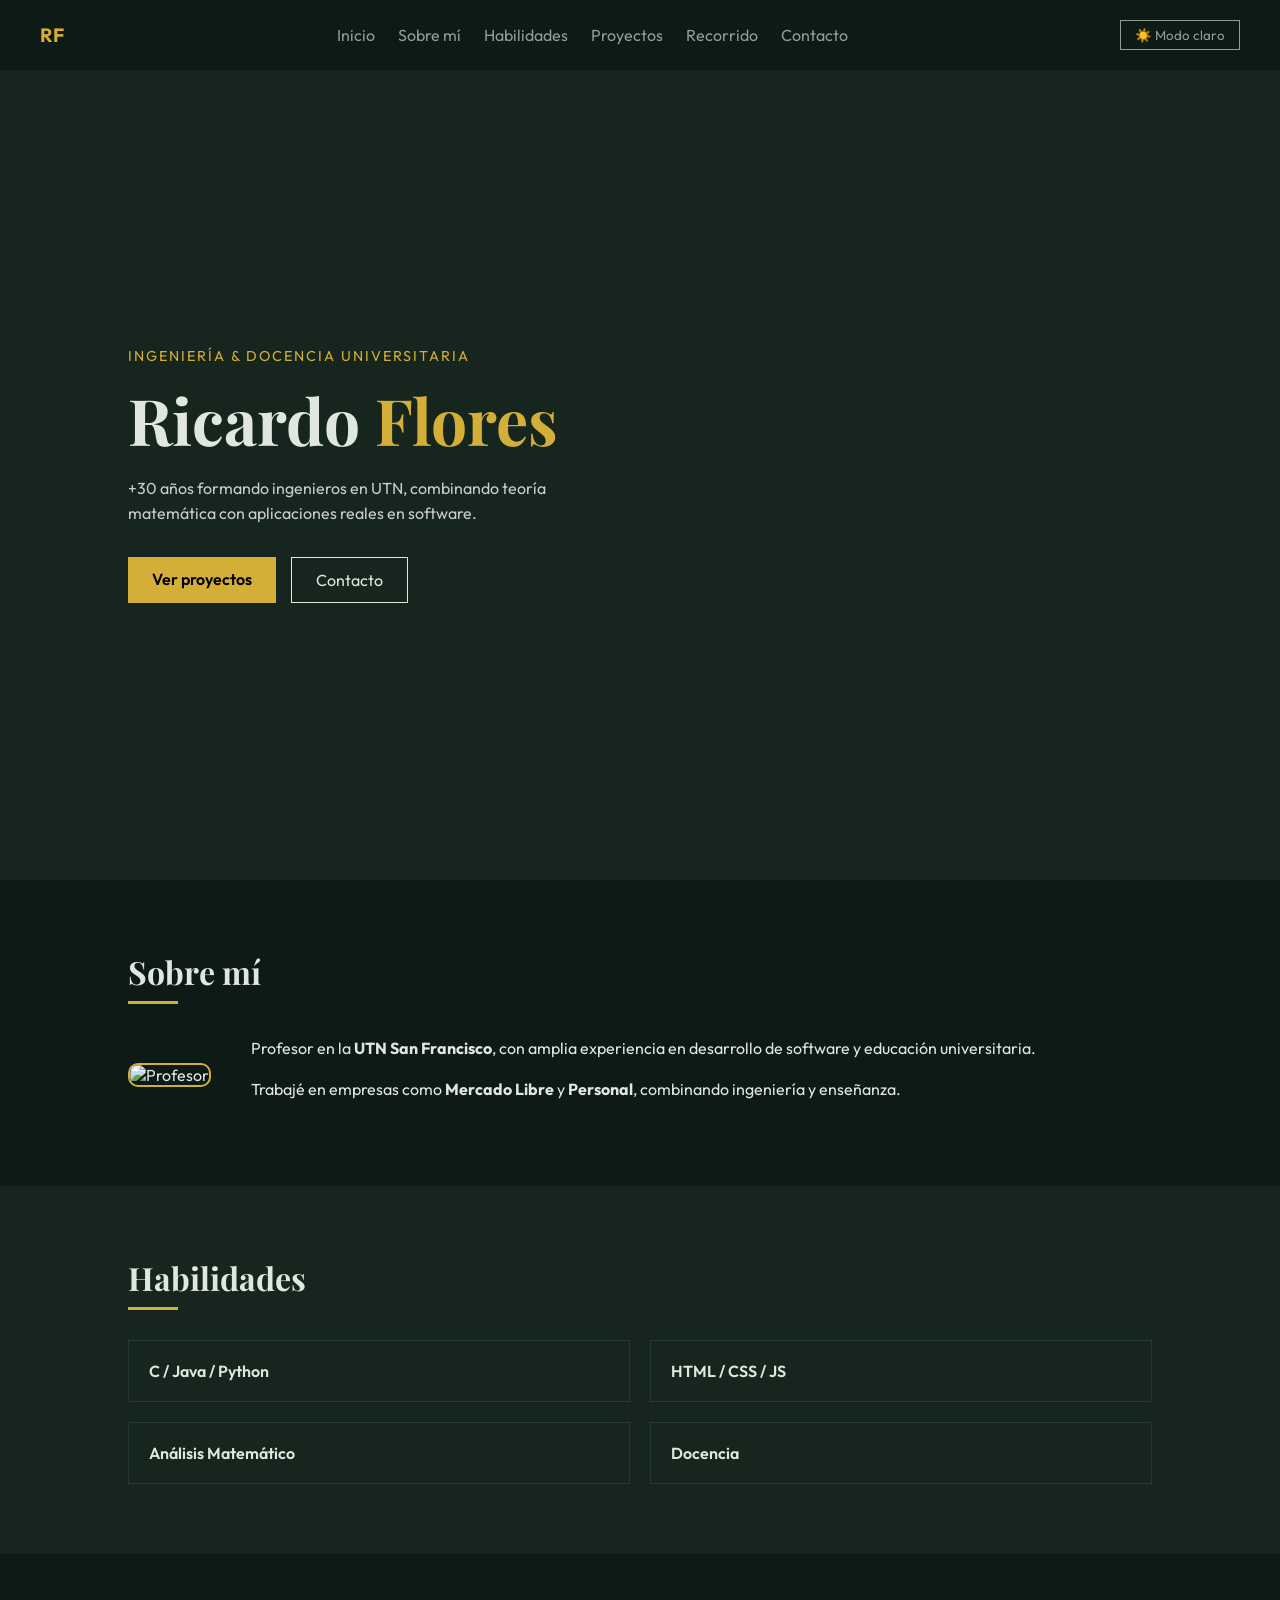
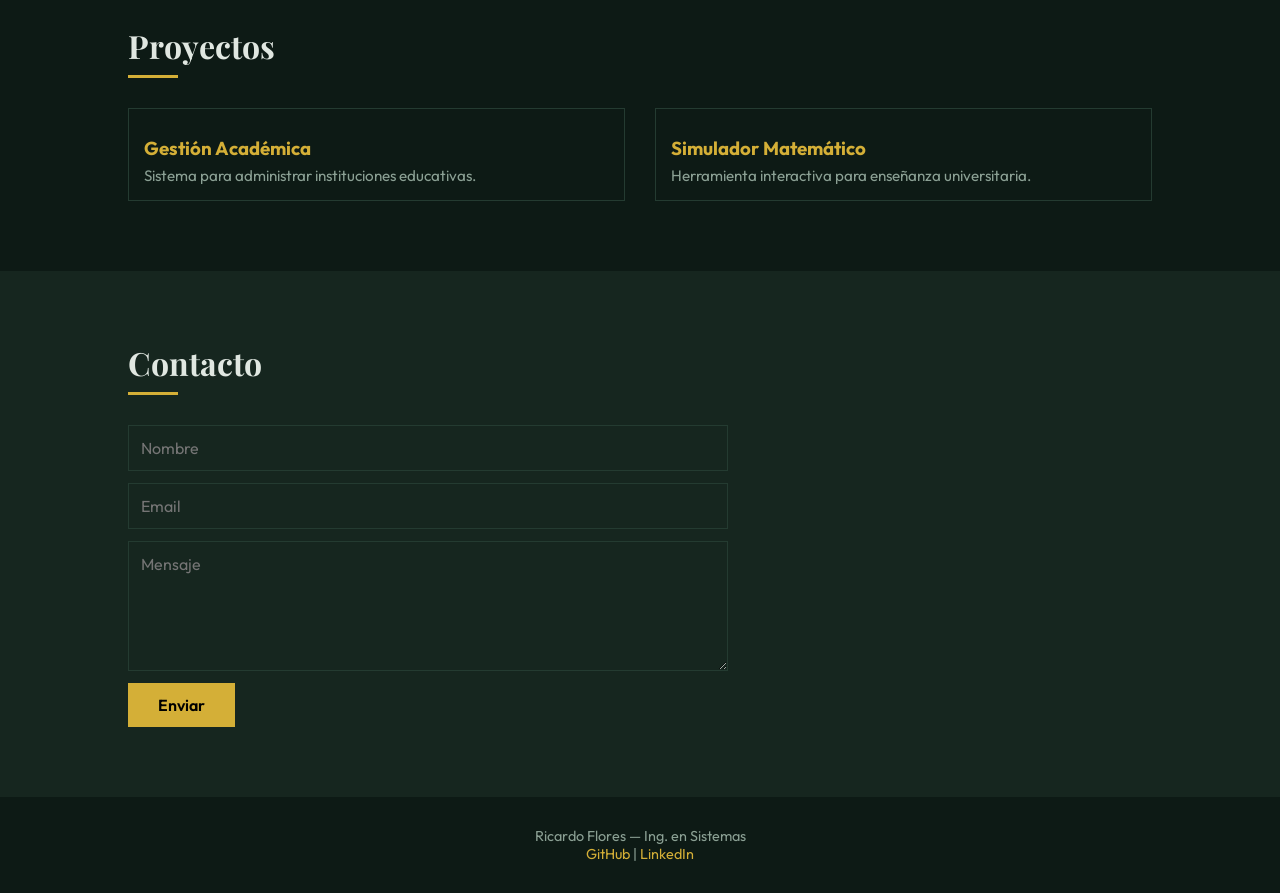
==== index.html @ 1e2b233c "modifique la linea 25" ====
<!DOCTYPE html>
<html lang="es">
<head>
    <meta charset="UTF-8">
    <meta name="viewport" content="width=device-width, initial-scale=1.0">
    <title>Ricardo Flores — Portafolio Profesional</title>

    <!-- Google Fonts -->
    <link href="https://fonts.googleapis.com/css2?family=Outfit:wght@300;600;800&family=Playfair+Display:wght@700&display=swap" rel="stylesheet">

    <link rel="stylesheet" href="CSS/style.css">
</head>
<body>

<nav>
    <div class="logo">RF</div>
    <div class="nav-links">
        <a href="#hero">Inicio</a>
        <a href="#sobreMi">Sobre mí</a>
        <a href="#habilidades">Habilidades</a>
        <a href="#proyectos">Proyectos</a>
        <a href="recorrido.html">Recorrido</a>
        <a href="#contacto">Contacto</a>
    </div>
    <button class="botonTema" id="botonTema" onclick="cambiarTema()">☀️ Modo claro</button>
</nav>

<!-- HERO -->
<section id="hero" class="hero">
    <div>
        <span class="tagline">Ingeniería & Docencia Universitaria</span>
        <h1>Ricardo <span>Flores</span></h1>
        <p>+30 años formando ingenieros en UTN, combinando teoría matemática con aplicaciones reales en software.</p>

        <div class="hero-actions">
            <a href="#proyectos" class="btn-main">Ver proyectos</a>
            <a href="#contacto" class="btn-sub">Contacto</a>
        </div>
    </div>
</section>

<!-- SOBRE MI -->
<section id="sobreMi">
    <h2>Sobre mí</h2>
    <div class="linea"></div>

    <div class="sobreMiGrid">
        <div class="sobreMiFoto">
            <img src="img/foto.jfif" alt="Profesor">
        </div>

        <div>
            <p>Profesor en la <strong>UTN San Francisco</strong>, con amplia experiencia en desarrollo de software y educación universitaria.</p>
            <p>Trabajé en empresas como <strong>Mercado Libre</strong> y <strong>Personal</strong>, combinando ingeniería y enseñanza.</p>
        </div>
    </div>
</section>

<!-- HABILIDADES -->
<section id="habilidades">
    <h2>Habilidades</h2>
    <div class="linea"></div>

    <div class="habilidadesGrid">
        <div class="habilidad">C / Java / Python</div>
        <div class="habilidad">HTML / CSS / JS</div>
        <div class="habilidad">Análisis Matemático</div>
        <div class="habilidad">Docencia</div>
    </div>
</section>

<!-- PROYECTOS -->
<section id="proyectos">
    <h2>Proyectos</h2>
    <div class="linea"></div>

    <div class="proyectosGrid">

        <article class="proyecto">
            <img src="https://images.unsplash.com/photo-1519389950473-47ba0277781c" alt="">
            <h3>Gestión Académica</h3>
            <p>Sistema para administrar instituciones educativas.</p>
        </article>

        <article class="proyecto">
            <img src="https://images.unsplash.com/photo-1509228627152-72ae9ae6848d" alt="">
            <h3>Simulador Matemático</h3>
            <p>Herramienta interactiva para enseñanza universitaria.</p>
        </article>

    </div>
</section>

<!-- CONTACTO -->
<section id="contacto">
    <h2>Contacto</h2>
    <div class="linea"></div>

    <form action="https://formspree.io/f/xnjoqdby" method="POST">
        <input type="text" name="nombre" placeholder="Nombre" required>
        <input type="email" name="email" placeholder="Email" required>
        <textarea name="mensaje" placeholder="Mensaje" required></textarea>

        <button type="submit">Enviar</button>
    </form>
</section>

<footer>
    <p>Ricardo Flores — Ing. en Sistemas</p>
    <a href="#">GitHub</a> |
    <a href="#">LinkedIn</a>
</footer>

<script>
let boton = document.getElementById("botonTema");

if (localStorage.getItem("tema") === "claro") {
    document.body.classList.add("claro");
    boton.textContent = "🌙 Modo oscuro";
}

function cambiarTema() {
    document.body.classList.toggle("claro");
    let claro = document.body.classList.contains("claro");

    boton.textContent = claro ? "🌙 Modo oscuro" : "☀️ Modo claro";
    localStorage.setItem("tema", claro ? "claro" : "oscuro");
}
</script>

</body>
</html>
---- CSS/style.css ----
@import url('https://fonts.googleapis.com/css2?family=Outfit:wght@300;600;800&family=Playfair+Display:wght@700&display=swap');
 
* {
    margin: 0;
    padding: 0;
    box-sizing: border-box;
}
 
body {
    font-family: 'Outfit', sans-serif;
    background: #0d1a15;
    color: #e0e7e1;
}
 
body.claro {
    background: #fdfaf6;
    color: #1a2421;
}
 
 
/* navegacion */
 
nav {
    display: flex;
    justify-content: space-between;
    align-items: center;
    padding: 20px 40px;
}
 
.logo {
    color: #d4af37;
    font-weight: bold;
    font-size: 1.2rem;
}
 
.nav-links a {
    margin: 0 10px;
    text-decoration: none;
    color: #8ba094;
}
 
.nav-links a:hover {
    color: #d4af37;
}
 
.botonTema {
    background: none;
    border: 1px solid #8ba094;
    color: #8ba094;
    padding: 6px 14px;
    cursor: pointer;
    font-family: 'Outfit', sans-serif;
}
 
body.claro nav {
    background: #f2eee8;
}
 
body.claro .botonTema {
    border-color: #1a2421;
    color: #1a2421;
}
 
 
/* hero */
 
.hero {
    height: 90vh;
    display: flex;
    align-items: center;
    padding: 0 10%;
    background: linear-gradient(rgba(0,0,0,0.65), rgba(0,0,0,0.65)),
                url('https://images.unsplash.com/photo-1518770660439-4636190af475');
    background-size: cover;
    background-position: center;
}
 
.hero > div {
    display: flex;
    flex-direction: column;
    gap: 20px;
}
 
.tagline {
    color: #d4af37;
    font-size: 0.9rem;
    letter-spacing: 2px;
    text-transform: uppercase;
}
 
.hero h1 {
    font-family: 'Playfair Display', serif;
    font-size: 4rem;
    line-height: 1.1;
}
 
.hero h1 span {
    color: #d4af37;
}
 
.hero p {
    max-width: 500px;
    color: #ccc;
    line-height: 1.6;
}
 
.hero-actions {
    display: flex;
    gap: 15px;
    margin-top: 10px;
}
 
.btn-main {
    background: #d4af37;
    padding: 12px 24px;
    color: black;
    text-decoration: none;
    font-weight: 600;
}
 
.btn-main:hover {
    background: #c09b28;
}
 
.btn-sub {
    padding: 12px 24px;
    color: #e0e7e1;
    text-decoration: none;
    border: 1px solid #e0e7e1;
}
 
.btn-sub:hover {
    border-color: #d4af37;
    color: #d4af37;
}
 
 
/* secciones generales */
 
section {
    padding: 70px 10%;
}
 
section:nth-child(even) {
    background: #16261f;
}
 
body.claro section:nth-child(even) {
    background: #f2eee8;
}
 
section h2 {
    font-family: 'Playfair Display', serif;
    font-size: 2rem;
    margin-bottom: 8px;
}
 
.linea {
    width: 50px;
    height: 3px;
    background: #d4af37;
    margin-bottom: 30px;
}
 
 
/* sobre mi */
 
.sobreMiGrid {
    display: flex;
    gap: 40px;
    align-items: center;
}
 
.sobreMiFoto img {
    width: 250px;
    border-radius: 10px;
    border: 2px solid #d4af37;
}
 
.sobreMiGrid p {
    line-height: 1.8;
    margin-bottom: 12px;
}
 
 
/* habilidades */
 
.habilidadesGrid {
    display: grid;
    grid-template-columns: repeat(2, 1fr);
    gap: 20px;
}
 
.habilidad {
    padding: 20px;
    border: 1px solid #243b31;
    font-weight: 600;
}
 
body.claro .habilidad {
    border-color: #ccc;
}
 
 
/* proyectos */
 
.proyectosGrid {
    display: grid;
    grid-template-columns: repeat(2, 1fr);
    gap: 30px;
}
 
.proyecto {
    border: 1px solid #243b31;
    padding: 15px;
    transition: transform 0.3s;
}
 
body.claro .proyecto {
    border-color: #ccc;
}
 
.proyecto:hover {
    transform: scale(1.03);
}
 
.proyecto img {
    width: 100%;
    display: block;
    margin-bottom: 12px;
}
 
.proyecto h3 {
    margin-bottom: 6px;
    color: #d4af37;
}
 
.proyecto p {
    color: #8ba094;
    font-size: 0.95rem;
}
 
 
/* contacto */
 
form {
    display: flex;
    flex-direction: column;
    gap: 12px;
    max-width: 600px;
}
 
form input,
form textarea {
    padding: 12px;
    background: #16261f;
    border: 1px solid #243b31;
    color: #e0e7e1;
    font-family: 'Outfit', sans-serif;
    font-size: 1rem;
}
 
body.claro form input,
body.claro form textarea {
    background: #fff;
    border-color: #ccc;
    color: #1a2421;
}
 
form textarea {
    height: 130px;
    resize: vertical;
}
 
form button {
    background: #d4af37;
    border: none;
    padding: 12px;
    cursor: pointer;
    font-size: 1rem;
    font-family: 'Outfit', sans-serif;
    font-weight: 600;
    color: black;
    width: fit-content;
    padding: 12px 30px;
}
 
form button:hover {
    background: #c09b28;
}
 
 
/* footer */
 
footer {
    text-align: center;
    padding: 30px;
    color: #8ba094;
    font-size: 0.9rem;
}
 
footer a {
    color: #d4af37;
    text-decoration: none;
}
 
footer a:hover {
    text-decoration: underline;
}
 
 
/* responsive */
 
@media (max-width: 768px) {
 
    nav {
        flex-direction: column;
        gap: 15px;
        padding: 20px;
    }
 
    .hero h1 {
        font-size: 2.5rem;
    }
 
    .sobreMiGrid {
        flex-direction: column;
    }
 
    .sobreMiFoto img {
        width: 100%;
    }
 
    .habilidadesGrid {
        grid-template-columns: 1fr;
    }
 
    .proyectosGrid {
        grid-template-columns: 1fr;
    }
}
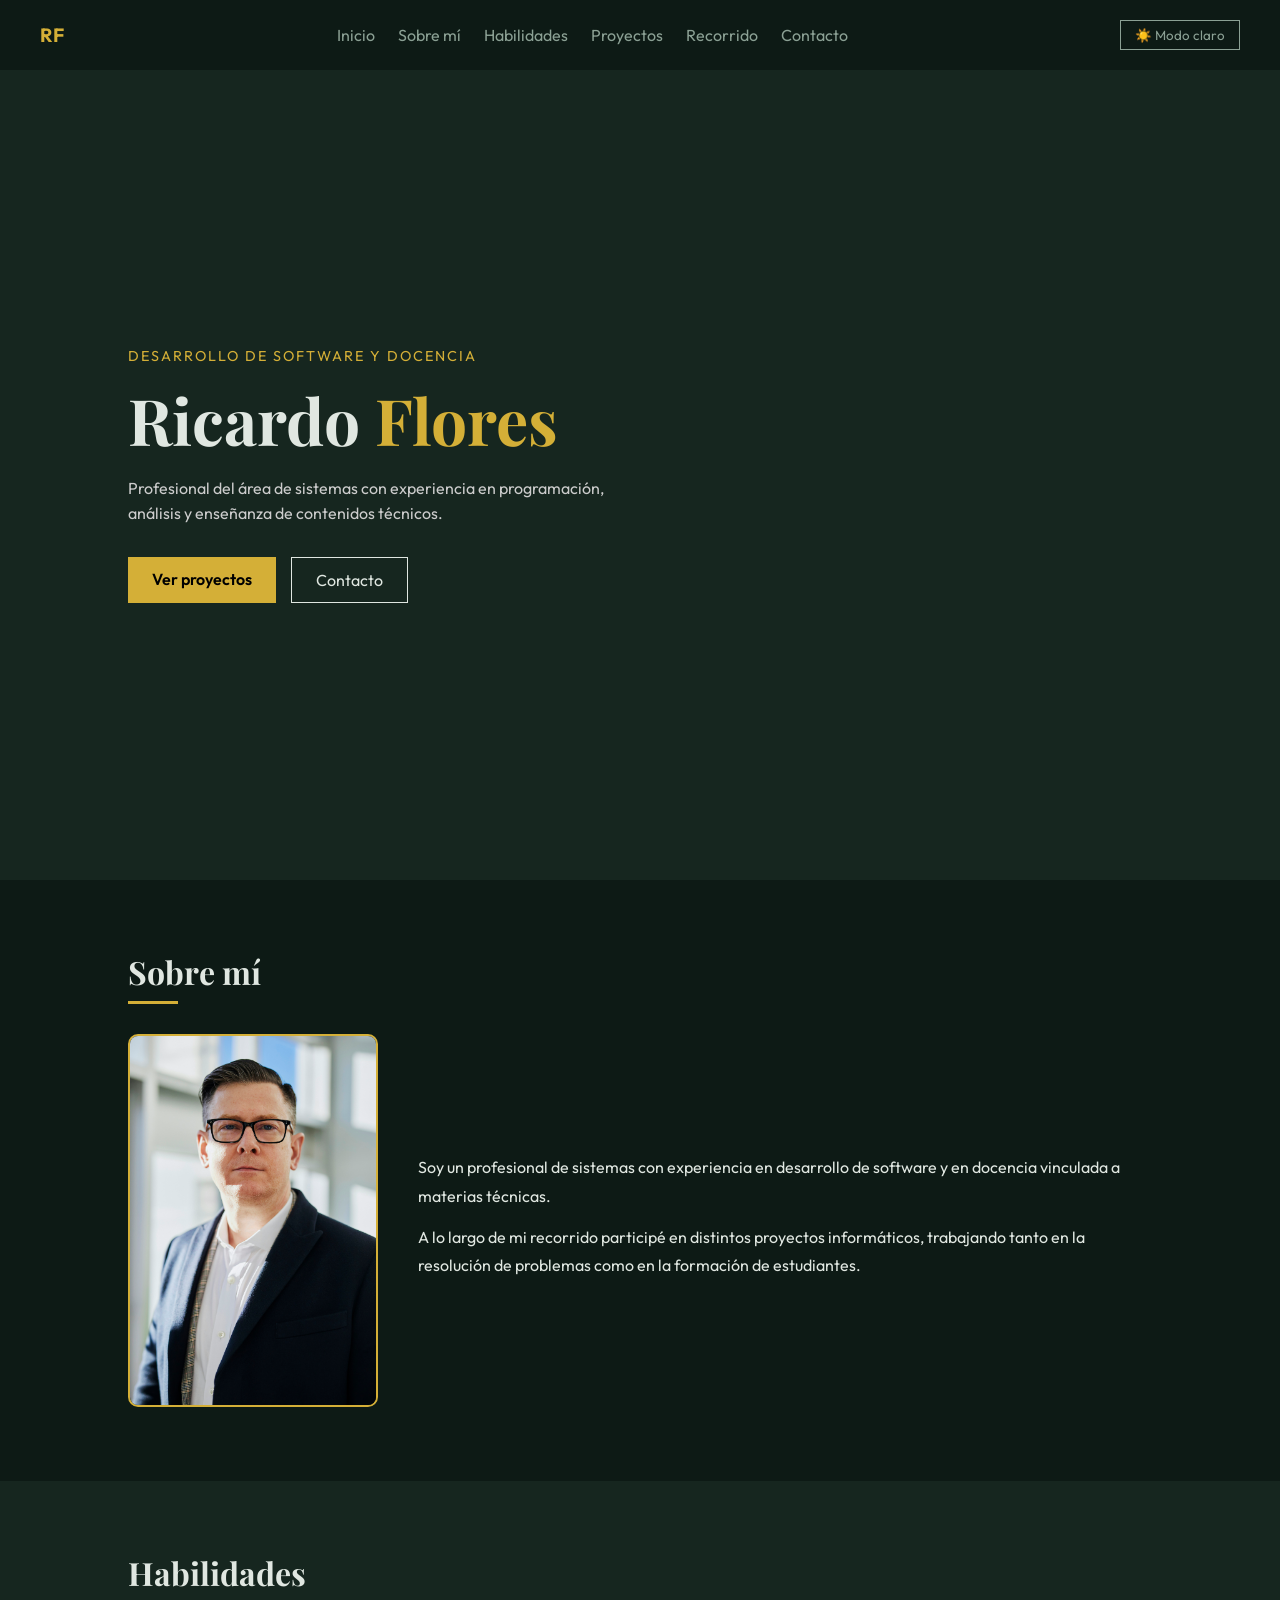
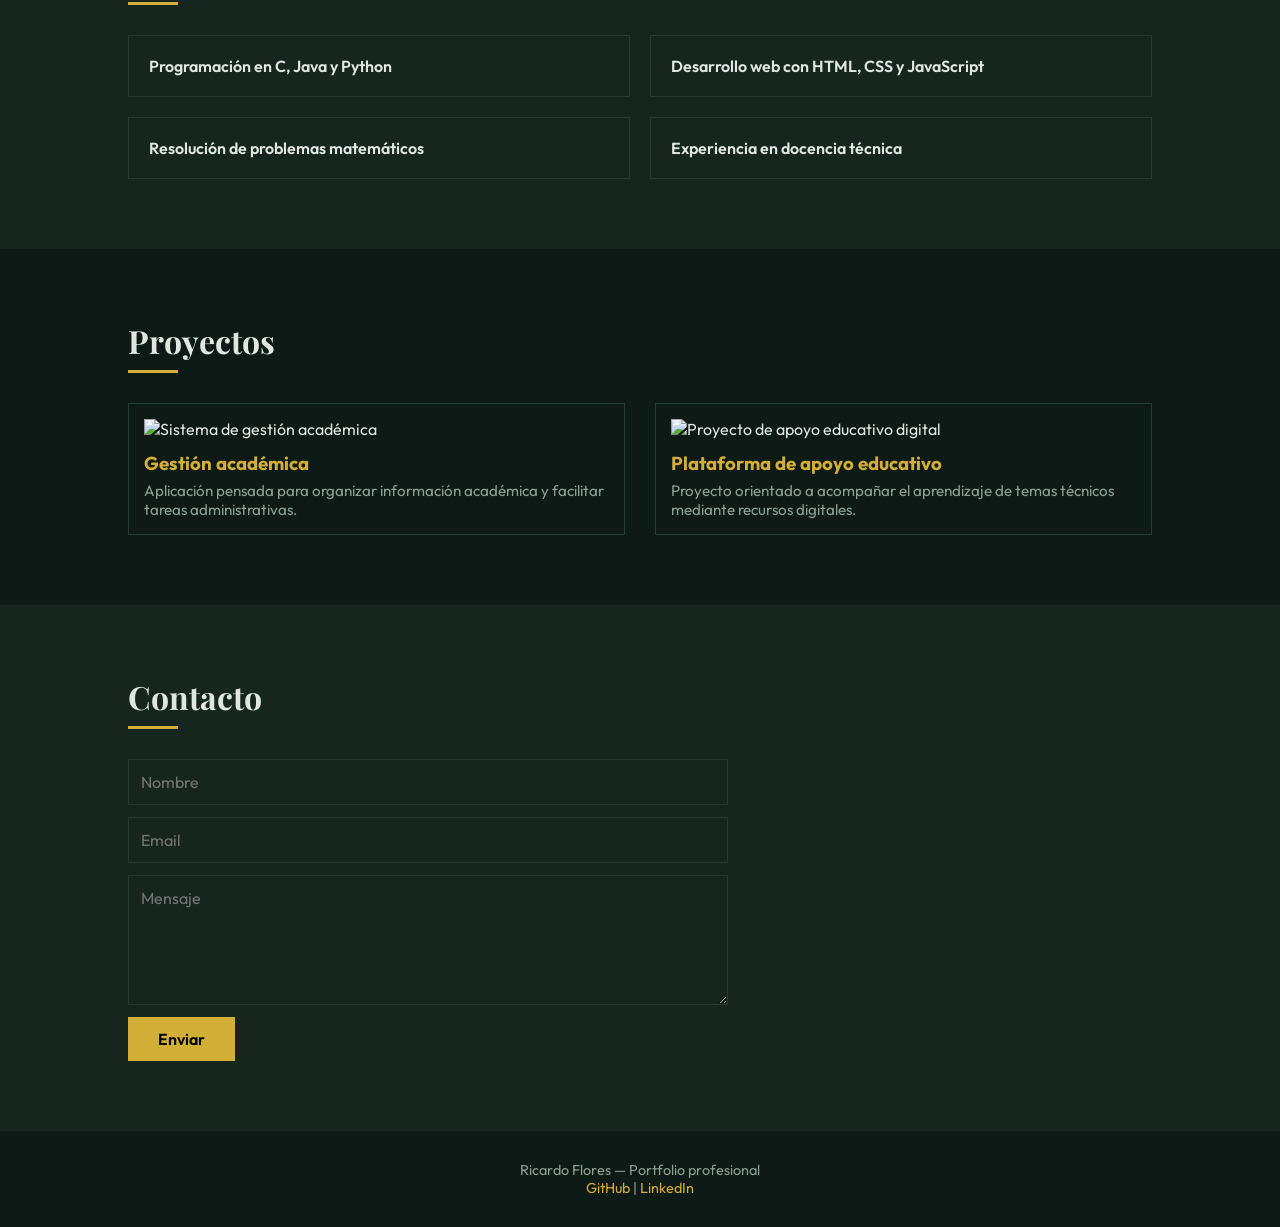
==== commit 12834cbc: "Portafolio completo con estilos e imagenes" ====
--- a/index.html
+++ b/index.html
@@ -28,9 +28,9 @@
 <!-- HERO -->
 <section id="hero" class="hero">
     <div>
-        <span class="tagline">Ingeniería & Docencia Universitaria</span>
-        <h1>Ricardo <span>Flores</span></h1>
-        <p>+30 años formando ingenieros en UTN, combinando teoría matemática con aplicaciones reales en software.</p>
+        <span class="tagline">Desarrollo de software y docencia</span>
+            <h1>Ricardo <span>Flores</span></h1>
+            <p>Profesional del área de sistemas con experiencia en programación, análisis y enseñanza de contenidos técnicos.</p>
 
         <div class="hero-actions">
             <a href="#proyectos" class="btn-main">Ver proyectos</a>
@@ -46,12 +46,12 @@
 
     <div class="sobreMiGrid">
         <div class="sobreMiFoto">
-            <img src="img/foto.jfif" alt="Profesor">
+            <img src="img/foto.jfif" alt="Foto de perfil profesional">
         </div>
 
         <div>
-            <p>Profesor en la <strong>UTN San Francisco</strong>, con amplia experiencia en desarrollo de software y educación universitaria.</p>
-            <p>Trabajé en empresas como <strong>Mercado Libre</strong> y <strong>Personal</strong>, combinando ingeniería y enseñanza.</p>
+            <p>Soy un profesional de sistemas con experiencia en desarrollo de software y en docencia vinculada a materias técnicas.</p>
+            <p>A lo largo de mi recorrido participé en distintos proyectos informáticos, trabajando tanto en la resolución de problemas como en la formación de estudiantes.</p>
         </div>
     </div>
 </section>
@@ -62,10 +62,10 @@
     <div class="linea"></div>
 
     <div class="habilidadesGrid">
-        <div class="habilidad">C / Java / Python</div>
-        <div class="habilidad">HTML / CSS / JS</div>
-        <div class="habilidad">Análisis Matemático</div>
-        <div class="habilidad">Docencia</div>
+        <div class="habilidad">Programación en C, Java y Python</div>
+        <div class="habilidad">Desarrollo web con HTML, CSS y JavaScript</div>
+        <div class="habilidad">Resolución de problemas matemáticos</div>
+        <div class="habilidad">Experiencia en docencia técnica</div>
     </div>
 </section>
 
@@ -77,15 +77,15 @@
     <div class="proyectosGrid">
 
         <article class="proyecto">
-            <img src="https://images.unsplash.com/photo-1519389950473-47ba0277781c" alt="">
-            <h3>Gestión Académica</h3>
-            <p>Sistema para administrar instituciones educativas.</p>
+            <img src="https://images.unsplash.com/photo-1519389950473-47ba0277781c" alt="Sistema de gestión académica">
+            <h3>Gestión académica</h3>
+            <p>Aplicación pensada para organizar información académica y facilitar tareas administrativas.</p>
         </article>
 
         <article class="proyecto">
-            <img src="https://images.unsplash.com/photo-1509228627152-72ae9ae6848d" alt="">
-            <h3>Simulador Matemático</h3>
-            <p>Herramienta interactiva para enseñanza universitaria.</p>
+            <img src="https://images.unsplash.com/photo-1509228627152-72ae9ae6848d" alt="Proyecto de apoyo educativo digital">
+            <h3>Plataforma de apoyo educativo</h3>
+            <p>Proyecto orientado a acompañar el aprendizaje de temas técnicos mediante recursos digitales.</p>
         </article>
 
     </div>
@@ -106,9 +106,9 @@
 </section>
 
 <footer>
-    <p>Ricardo Flores — Ing. en Sistemas</p>
-    <a href="#">GitHub</a> |
-    <a href="#">LinkedIn</a>
+    <p>Ricardo Flores — Portfolio profesional</p>
+    <a href="https://github.com/ricardoflores-dev" target="_blank">GitHub</a> |
+    <a href="https://linkedin.com/in/ricardoflores-dev" target="_blank">LinkedIn</a>
 </footer>
 
 <script>
--- a/CSS/style.css
+++ b/CSS/style.css
@@ -1,5 +1,4 @@
-@import url('https://fonts.googleapis.com/css2?family=Outfit:wght@300;600;800&family=Playfair+Display:wght@700&display=swap');
- 
+
 * {
     margin: 0;
     padding: 0;
